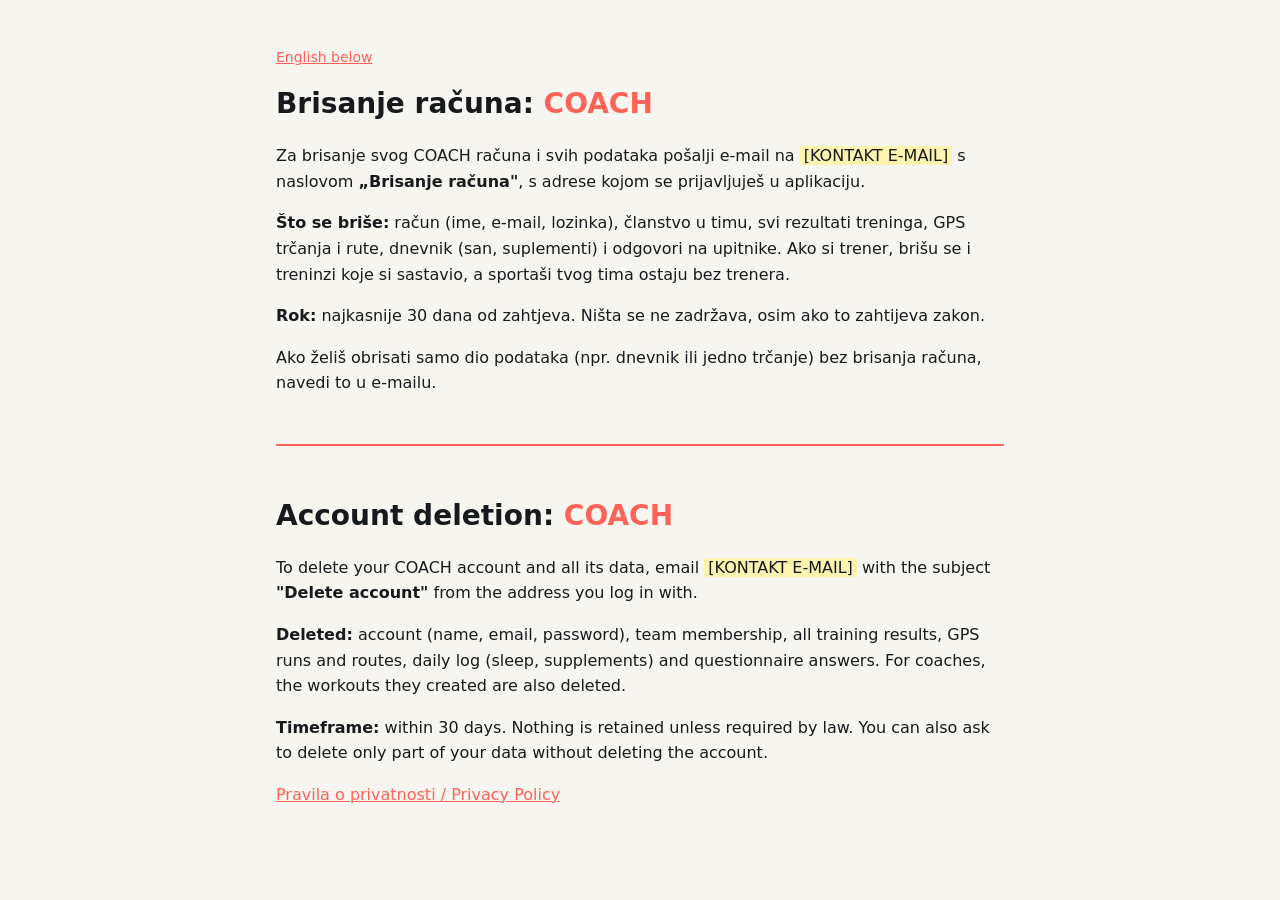
==== delete-account.html @ 4a7027be "Add privacy policy and account deletion pages Co-Authored-By: Claude Opus 5.5 (1M context) <noreply@" ====
<!doctype html><html lang="hr"><head><meta charset="utf-8"><meta name="viewport" content="width=device-width,initial-scale=1"><title>COACH Brisanje računa</title><link rel="stylesheet" href="style.css"></head>
<body><main><p class="lang"><a href="#en">English below</a></p>
<h1>Brisanje računa: <span>COACH</span></h1>
<p>Za brisanje svog COACH računa i svih podataka pošalji e-mail na <span class="ph">[KONTAKT E-MAIL]</span> s naslovom <b>„Brisanje računa"</b>, s adrese kojom se prijavljuješ u aplikaciju.</p>
<p><b>Što se briše:</b> račun (ime, e-mail, lozinka), članstvo u timu, svi rezultati treninga, GPS trčanja i rute, dnevnik (san, suplementi) i odgovori na upitnike. Ako si trener, brišu se i treninzi koje si sastavio, a sportaši tvog tima ostaju bez trenera.</p>
<p><b>Rok:</b> najkasnije 30 dana od zahtjeva. Ništa se ne zadržava, osim ako to zahtijeva zakon.</p>
<p>Ako želiš obrisati samo dio podataka (npr. dnevnik ili jedno trčanje) bez brisanja računa, navedi to u e-mailu.</p>
<hr id="en" style="margin:48px 0;border:0;border-top:2px solid var(--accent)">
<h1>Account deletion: <span>COACH</span></h1>
<p>To delete your COACH account and all its data, email <span class="ph">[KONTAKT E-MAIL]</span> with the subject <b>"Delete account"</b> from the address you log in with.</p>
<p><b>Deleted:</b> account (name, email, password), team membership, all training results, GPS runs and routes, daily log (sleep, supplements) and questionnaire answers. For coaches, the workouts they created are also deleted.</p>
<p><b>Timeframe:</b> within 30 days. Nothing is retained unless required by law. You can also ask to delete only part of your data without deleting the account.</p>
<p><a href="privacy.html">Pravila o privatnosti / Privacy Policy</a></p></main></body></html>
---- style.css ----
:root{--bg:#F7F5F0;--fg:#171A1D;--muted:#5b6166;--accent:#FF6257;--line:#D7DBD8}
@media (prefers-color-scheme:dark){:root{--bg:#171A1D;--fg:#F7F5F0;--muted:#aab0b4;--line:#33393e}}
*{box-sizing:border-box}body{margin:0;background:var(--bg);color:var(--fg);font:16px/1.6 system-ui,-apple-system,"Segoe UI",Roboto,sans-serif}
main{max-width:760px;margin:0 auto;padding:32px 16px 64px}
h1{font-size:28px;margin:0 0 4px}h1 span{color:var(--accent)}h2{font-size:20px;margin:32px 0 8px;border-top:1px solid var(--line);padding-top:20px}
.meta,.lang{color:var(--muted);font-size:14px}a{color:var(--accent)}
.ph{background:#fff3b0;color:#171A1D;padding:0 4px;border-radius:3px}
table{border-collapse:collapse;width:100%;font-size:15px}td,th{border:1px solid var(--line);padding:6px 8px;text-align:left;vertical-align:top}
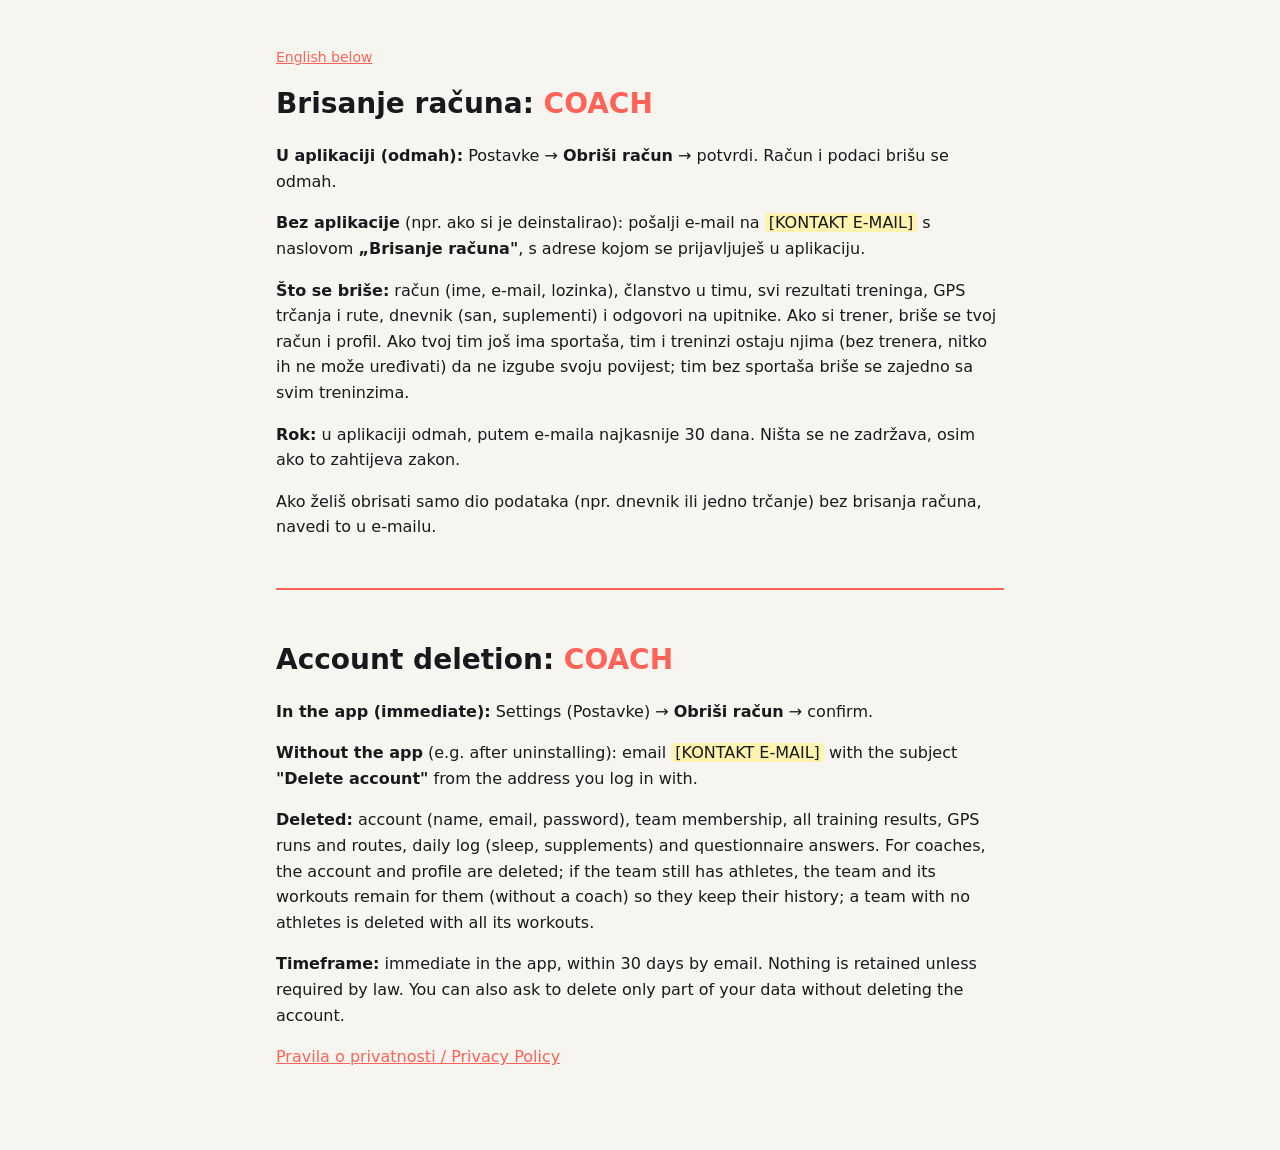
==== commit 52f93e7c: "Describe in-app account deletion and coach team behaviour Co-Authored-By: Claude Opus 5.5 (1M contex" ====
--- a/delete-account.html
+++ b/delete-account.html
@@ -1,13 +1,15 @@
 <!doctype html><html lang="hr"><head><meta charset="utf-8"><meta name="viewport" content="width=device-width,initial-scale=1"><title>COACH Brisanje računa</title><link rel="stylesheet" href="style.css"></head>
 <body><main><p class="lang"><a href="#en">English below</a></p>
 <h1>Brisanje računa: <span>COACH</span></h1>
-<p>Za brisanje svog COACH računa i svih podataka pošalji e-mail na <span class="ph">[KONTAKT E-MAIL]</span> s naslovom <b>„Brisanje računa"</b>, s adrese kojom se prijavljuješ u aplikaciju.</p>
-<p><b>Što se briše:</b> račun (ime, e-mail, lozinka), članstvo u timu, svi rezultati treninga, GPS trčanja i rute, dnevnik (san, suplementi) i odgovori na upitnike. Ako si trener, brišu se i treninzi koje si sastavio, a sportaši tvog tima ostaju bez trenera.</p>
-<p><b>Rok:</b> najkasnije 30 dana od zahtjeva. Ništa se ne zadržava, osim ako to zahtijeva zakon.</p>
+<p><b>U aplikaciji (odmah):</b> Postavke → <b>Obriši račun</b> → potvrdi. Račun i podaci brišu se odmah.</p>
+<p><b>Bez aplikacije</b> (npr. ako si je deinstalirao): pošalji e-mail na <span class="ph">[KONTAKT E-MAIL]</span> s naslovom <b>„Brisanje računa"</b>, s adrese kojom se prijavljuješ u aplikaciju.</p>
+<p><b>Što se briše:</b> račun (ime, e-mail, lozinka), članstvo u timu, svi rezultati treninga, GPS trčanja i rute, dnevnik (san, suplementi) i odgovori na upitnike. Ako si trener, briše se tvoj račun i profil. Ako tvoj tim još ima sportaša, tim i treninzi ostaju njima (bez trenera, nitko ih ne može uređivati) da ne izgube svoju povijest; tim bez sportaša briše se zajedno sa svim treninzima.</p>
+<p><b>Rok:</b> u aplikaciji odmah, putem e-maila najkasnije 30 dana. Ništa se ne zadržava, osim ako to zahtijeva zakon.</p>
 <p>Ako želiš obrisati samo dio podataka (npr. dnevnik ili jedno trčanje) bez brisanja računa, navedi to u e-mailu.</p>
 <hr id="en" style="margin:48px 0;border:0;border-top:2px solid var(--accent)">
 <h1>Account deletion: <span>COACH</span></h1>
-<p>To delete your COACH account and all its data, email <span class="ph">[KONTAKT E-MAIL]</span> with the subject <b>"Delete account"</b> from the address you log in with.</p>
-<p><b>Deleted:</b> account (name, email, password), team membership, all training results, GPS runs and routes, daily log (sleep, supplements) and questionnaire answers. For coaches, the workouts they created are also deleted.</p>
-<p><b>Timeframe:</b> within 30 days. Nothing is retained unless required by law. You can also ask to delete only part of your data without deleting the account.</p>
+<p><b>In the app (immediate):</b> Settings (Postavke) → <b>Obriši račun</b> → confirm.</p>
+<p><b>Without the app</b> (e.g. after uninstalling): email <span class="ph">[KONTAKT E-MAIL]</span> with the subject <b>"Delete account"</b> from the address you log in with.</p>
+<p><b>Deleted:</b> account (name, email, password), team membership, all training results, GPS runs and routes, daily log (sleep, supplements) and questionnaire answers. For coaches, the account and profile are deleted; if the team still has athletes, the team and its workouts remain for them (without a coach) so they keep their history; a team with no athletes is deleted with all its workouts.</p>
+<p><b>Timeframe:</b> immediate in the app, within 30 days by email. Nothing is retained unless required by law. You can also ask to delete only part of your data without deleting the account.</p>
 <p><a href="privacy.html">Pravila o privatnosti / Privacy Policy</a></p></main></body></html>
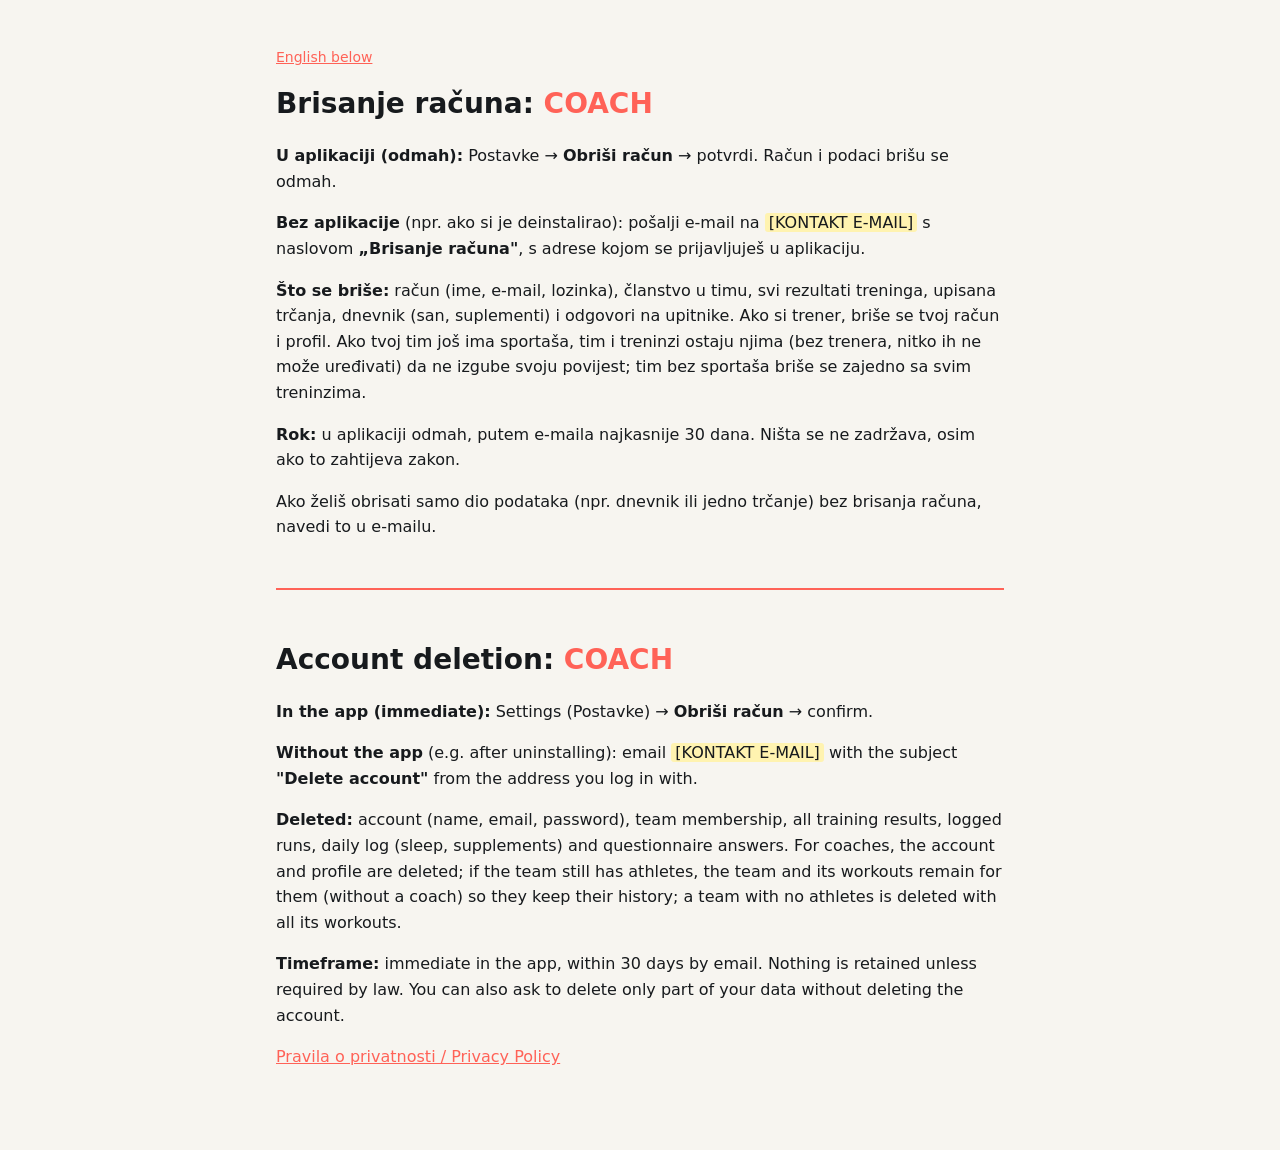
==== commit 4e7115d7: "Drop location/GPS from privacy policy for build without GPS Co-Authored-By: Claude Opus 5.5 (1M cont" ====
--- a/delete-account.html
+++ b/delete-account.html
@@ -3,13 +3,13 @@
 <h1>Brisanje računa: <span>COACH</span></h1>
 <p><b>U aplikaciji (odmah):</b> Postavke → <b>Obriši račun</b> → potvrdi. Račun i podaci brišu se odmah.</p>
 <p><b>Bez aplikacije</b> (npr. ako si je deinstalirao): pošalji e-mail na <span class="ph">[KONTAKT E-MAIL]</span> s naslovom <b>„Brisanje računa"</b>, s adrese kojom se prijavljuješ u aplikaciju.</p>
-<p><b>Što se briše:</b> račun (ime, e-mail, lozinka), članstvo u timu, svi rezultati treninga, GPS trčanja i rute, dnevnik (san, suplementi) i odgovori na upitnike. Ako si trener, briše se tvoj račun i profil. Ako tvoj tim još ima sportaša, tim i treninzi ostaju njima (bez trenera, nitko ih ne može uređivati) da ne izgube svoju povijest; tim bez sportaša briše se zajedno sa svim treninzima.</p>
+<p><b>Što se briše:</b> račun (ime, e-mail, lozinka), članstvo u timu, svi rezultati treninga, upisana trčanja, dnevnik (san, suplementi) i odgovori na upitnike. Ako si trener, briše se tvoj račun i profil. Ako tvoj tim još ima sportaša, tim i treninzi ostaju njima (bez trenera, nitko ih ne može uređivati) da ne izgube svoju povijest; tim bez sportaša briše se zajedno sa svim treninzima.</p>
 <p><b>Rok:</b> u aplikaciji odmah, putem e-maila najkasnije 30 dana. Ništa se ne zadržava, osim ako to zahtijeva zakon.</p>
 <p>Ako želiš obrisati samo dio podataka (npr. dnevnik ili jedno trčanje) bez brisanja računa, navedi to u e-mailu.</p>
 <hr id="en" style="margin:48px 0;border:0;border-top:2px solid var(--accent)">
 <h1>Account deletion: <span>COACH</span></h1>
 <p><b>In the app (immediate):</b> Settings (Postavke) → <b>Obriši račun</b> → confirm.</p>
 <p><b>Without the app</b> (e.g. after uninstalling): email <span class="ph">[KONTAKT E-MAIL]</span> with the subject <b>"Delete account"</b> from the address you log in with.</p>
-<p><b>Deleted:</b> account (name, email, password), team membership, all training results, GPS runs and routes, daily log (sleep, supplements) and questionnaire answers. For coaches, the account and profile are deleted; if the team still has athletes, the team and its workouts remain for them (without a coach) so they keep their history; a team with no athletes is deleted with all its workouts.</p>
+<p><b>Deleted:</b> account (name, email, password), team membership, all training results, logged runs, daily log (sleep, supplements) and questionnaire answers. For coaches, the account and profile are deleted; if the team still has athletes, the team and its workouts remain for them (without a coach) so they keep their history; a team with no athletes is deleted with all its workouts.</p>
 <p><b>Timeframe:</b> immediate in the app, within 30 days by email. Nothing is retained unless required by law. You can also ask to delete only part of your data without deleting the account.</p>
 <p><a href="privacy.html">Pravila o privatnosti / Privacy Policy</a></p></main></body></html>
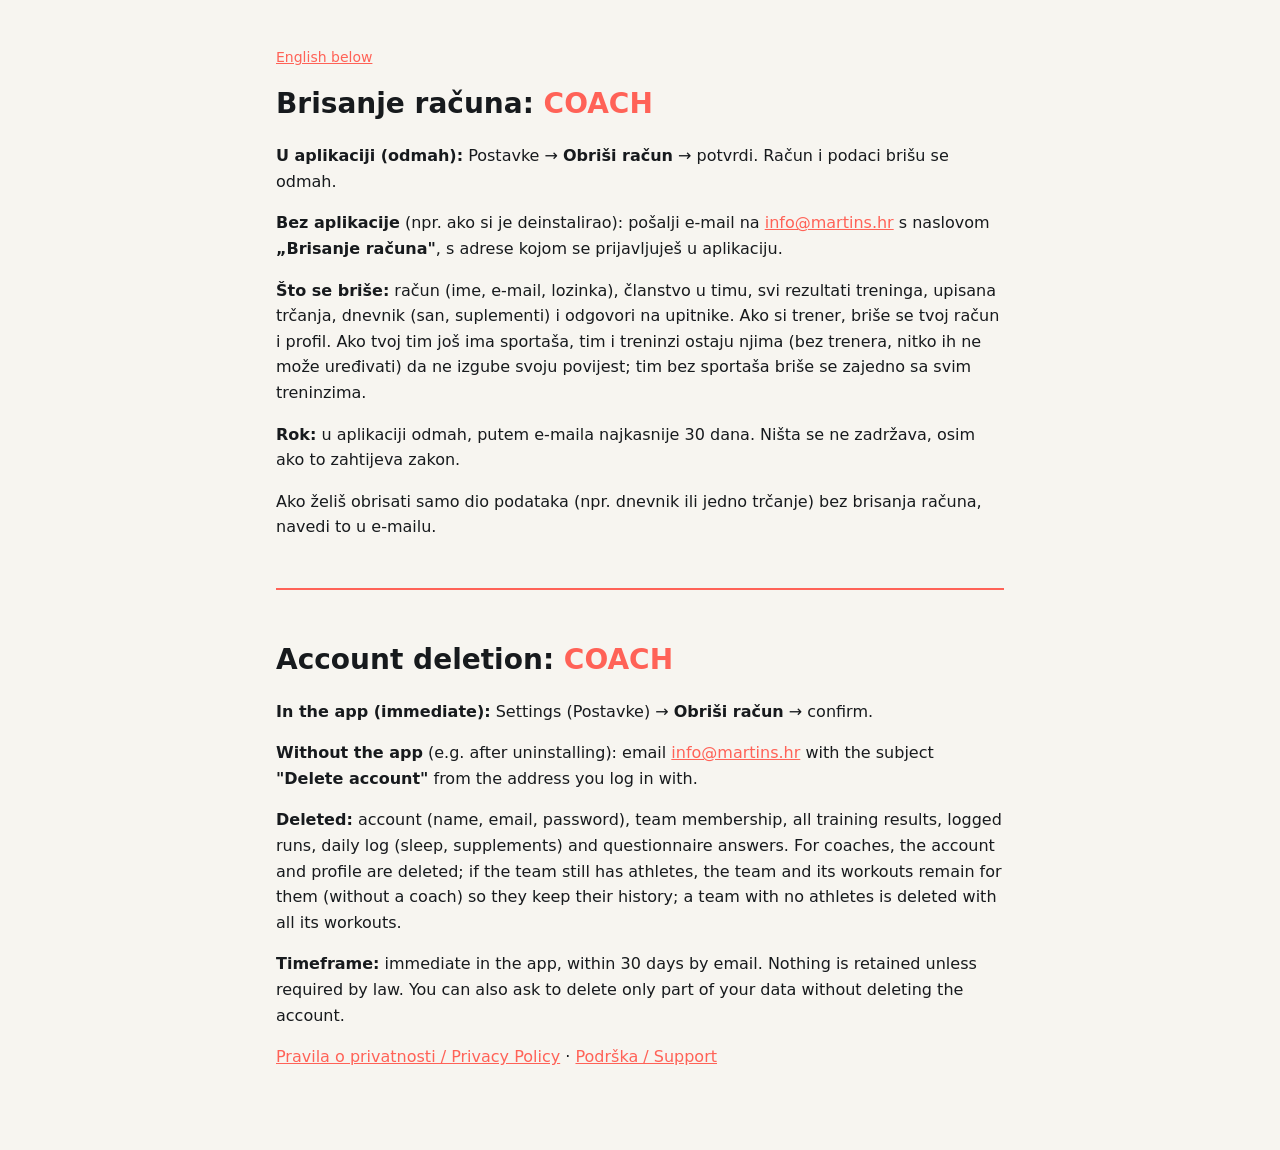
==== commit 668fd7ec: "Site: contact e-mail, iPhone/App Store in the privacy policy, support page Co-Authored-By: Claude Op" ====
--- a/delete-account.html
+++ b/delete-account.html
@@ -2,14 +2,14 @@
 <body><main><p class="lang"><a href="#en">English below</a></p>
 <h1>Brisanje računa: <span>COACH</span></h1>
 <p><b>U aplikaciji (odmah):</b> Postavke → <b>Obriši račun</b> → potvrdi. Račun i podaci brišu se odmah.</p>
-<p><b>Bez aplikacije</b> (npr. ako si je deinstalirao): pošalji e-mail na <span class="ph">[KONTAKT E-MAIL]</span> s naslovom <b>„Brisanje računa"</b>, s adrese kojom se prijavljuješ u aplikaciju.</p>
+<p><b>Bez aplikacije</b> (npr. ako si je deinstalirao): pošalji e-mail na <a href="mailto:info@martins.hr">info@martins.hr</a> s naslovom <b>„Brisanje računa"</b>, s adrese kojom se prijavljuješ u aplikaciju.</p>
 <p><b>Što se briše:</b> račun (ime, e-mail, lozinka), članstvo u timu, svi rezultati treninga, upisana trčanja, dnevnik (san, suplementi) i odgovori na upitnike. Ako si trener, briše se tvoj račun i profil. Ako tvoj tim još ima sportaša, tim i treninzi ostaju njima (bez trenera, nitko ih ne može uređivati) da ne izgube svoju povijest; tim bez sportaša briše se zajedno sa svim treninzima.</p>
 <p><b>Rok:</b> u aplikaciji odmah, putem e-maila najkasnije 30 dana. Ništa se ne zadržava, osim ako to zahtijeva zakon.</p>
 <p>Ako želiš obrisati samo dio podataka (npr. dnevnik ili jedno trčanje) bez brisanja računa, navedi to u e-mailu.</p>
 <hr id="en" style="margin:48px 0;border:0;border-top:2px solid var(--accent)">
 <h1>Account deletion: <span>COACH</span></h1>
 <p><b>In the app (immediate):</b> Settings (Postavke) → <b>Obriši račun</b> → confirm.</p>
-<p><b>Without the app</b> (e.g. after uninstalling): email <span class="ph">[KONTAKT E-MAIL]</span> with the subject <b>"Delete account"</b> from the address you log in with.</p>
+<p><b>Without the app</b> (e.g. after uninstalling): email <a href="mailto:info@martins.hr">info@martins.hr</a> with the subject <b>"Delete account"</b> from the address you log in with.</p>
 <p><b>Deleted:</b> account (name, email, password), team membership, all training results, logged runs, daily log (sleep, supplements) and questionnaire answers. For coaches, the account and profile are deleted; if the team still has athletes, the team and its workouts remain for them (without a coach) so they keep their history; a team with no athletes is deleted with all its workouts.</p>
 <p><b>Timeframe:</b> immediate in the app, within 30 days by email. Nothing is retained unless required by law. You can also ask to delete only part of your data without deleting the account.</p>
-<p><a href="privacy.html">Pravila o privatnosti / Privacy Policy</a></p></main></body></html>
+<p><a href="privacy.html">Pravila o privatnosti / Privacy Policy</a> · <a href="support.html">Podrška / Support</a></p></main></body></html>
